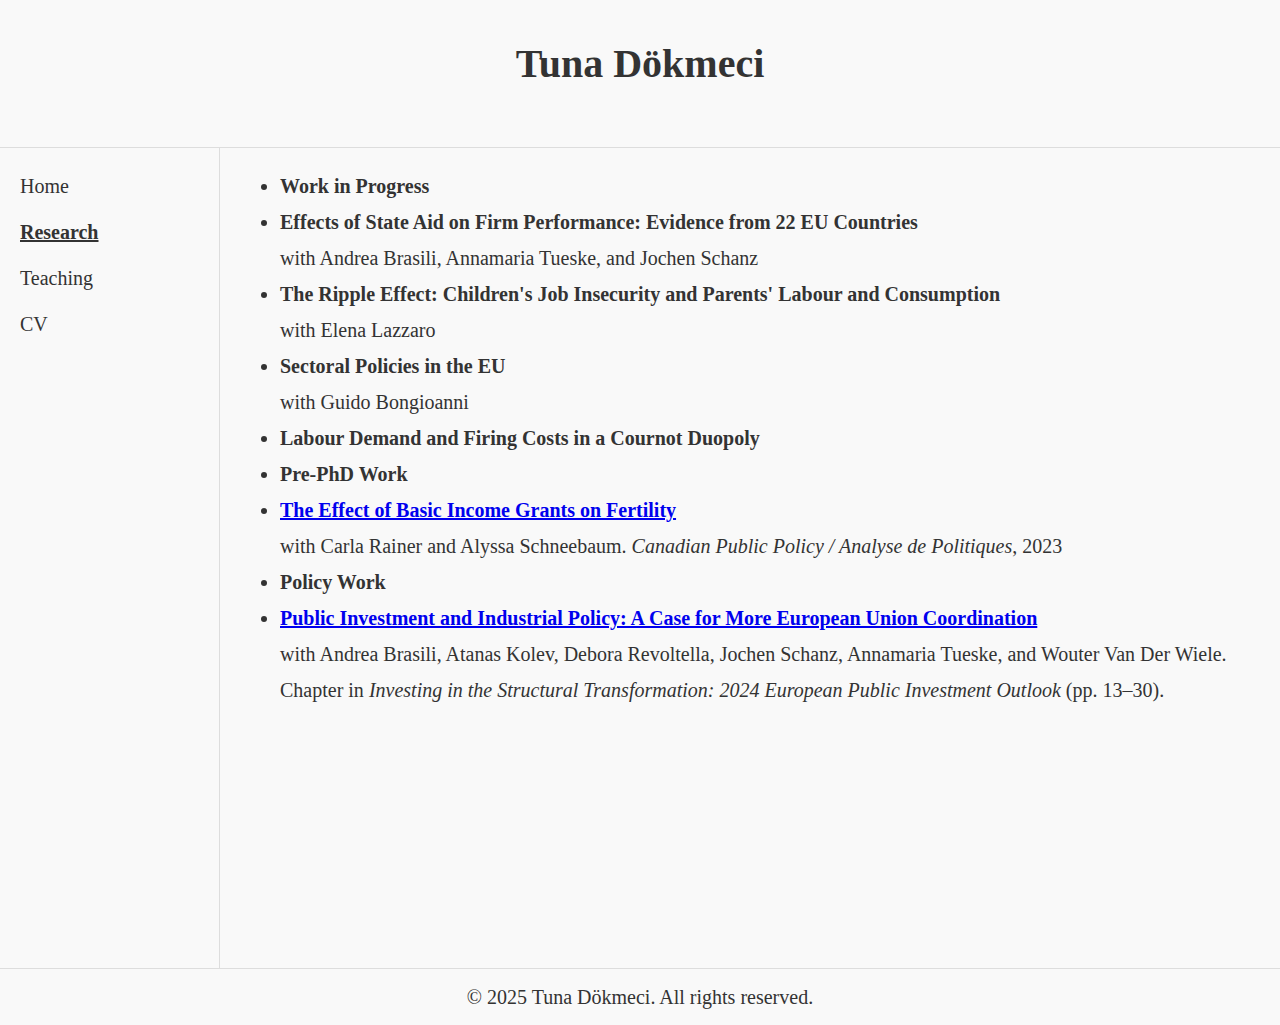
==== research.html @ 392853e0 "Update research.html" ====
<!DOCTYPE html>
<html lang="en">
<head>
  <meta charset="UTF-8" />
  <meta name="viewport" content="width=device-width, initial-scale=1.0"/>
  <title>Research - Tuna Dökmeci</title>
  <link rel="stylesheet" href="styles.css" />
</head>
<body>

  <!-- Header -->
  <header>
    <h1>Tuna Dökmeci</h1>
  </header>

  <!-- HAMBURGER MENU BUTTON -->
  <button class="hamburger" onclick="toggleSidebar()">&#9776;</button>

  <div class="page-container">

    <!-- Left Sidebar -->
    <aside class="sidebar">
      <nav>
        <ul>
          <li><a href="index.html">Home</a></li>
          <li><a href="research.html" class="active">Research</a></li>
          <li><a href="teaching.html">Teaching</a></li>
          <li><a href="cv.html">CV</a></li>
        </ul>
      </nav>
    </aside>

    <!-- MAIN CONTENT AREA -->
    <main class="content">

      <!-- Unified Content Area with Subtle Classifications -->
      <div class="section-card">
        <ul>
          <!-- Work in Progress -->
          <li><strong class="classification">Work in Progress</strong></li>
          <li>
            <strong>Effects of State Aid on Firm Performance: Evidence from 22 EU Countries</strong><br/>
            <span>with Andrea Brasili, Annamaria Tueske, and Jochen Schanz</span>
          </li>
          <li>
            <strong>The Ripple Effect: Children's Job Insecurity and Parents' Labour and Consumption</strong><br/>
            <span>with Elena Lazzaro</span>
          </li>
          <li>
            <strong>Sectoral Policies in the EU</strong><br/>
            <span>with Guido Bongioanni</span>
          </li>
          <li>
            <strong>Labour Demand and Firing Costs in a Cournot Duopoly</strong>
          </li>

          <!-- Pre-PhD Work -->
          <li><strong class="classification">Pre-PhD Work</strong></li>
          <li>
            <strong><a href="https://muse.jhu.edu/pub/50/article/908207" target="_blank" rel="noopener">The Effect of Basic Income Grants on Fertility</a></strong><br/>
            <span>with Carla Rainer and Alyssa Schneebaum. 
            <em>Canadian Public Policy / Analyse de Politiques</em>, 2023</span>
          </li>

          <!-- Policy Work -->
          <li><strong class="classification">Policy Work</strong></li>
          <li>
            <strong><a href="https://www.openbookpublishers.com/books/10.11647/obp.0434/chapters/10.11647/obp.0434.02" target="_blank" rel="noopener">Public Investment and Industrial Policy: A Case for More European Union Coordination</a></strong><br/>
            <span>with Andrea Brasili, Atanas Kolev, Debora Revoltella, Jochen Schanz, Annamaria Tueske, and Wouter Van Der Wiele.<br/>
            Chapter in <em>Investing in the Structural Transformation: 2024 European Public Investment Outlook</em> (pp. 13–30).</span>
          </li>
        </ul>
      </div>

    </main>
  </div> <!-- .page-container -->

  <!-- FOOTER -->
  <footer>
    <p>&copy; 2025 Tuna Dökmeci. All rights reserved.</p>
  </footer>

  <!-- Sidebar Toggle Script -->
  <script>
    function toggleSidebar() {
      const sidebar = document.querySelector('.sidebar');
      sidebar.classList.toggle('open');
    }
  </script>

</body>
</html>
---- styles.css ----
/* Reset and basics */
* {
  margin: 0;
  padding: 0;
  box-sizing: border-box;
}

body {
  font-family: Garamond, serif;
  font-size: 20px; /* Base font size for desktop */
  color: #333333;
  background-color: #f9f9f9;
}

/* Header styling */
header {
  text-align: center;
  padding: 40px 0;
  font-size: 40px; /* This is overridden by header h1 below */
  border-bottom: 1px solid #ddd;
}

header h1 {
  font-size: 2.5rem;
  margin-bottom: 20px; /* Increased spacing below h1 */
}

header p {
  font-size: 2rem;
  color: #777;
}

/* Page Container */
.page-container {
  display: flex;
  gap: 40px; /* Space between sidebar and content on desktop */
}

/* Sidebar on the left */
.sidebar {
  width: 220px;
  background-color: #f9f9f9;
  min-height: calc(100vh - 80px);
  padding: 20px;
  border-right: 1px solid #ddd;
}

.sidebar ul {
  list-style: none;
}

.sidebar ul li {
  margin-bottom: 10px;
}

.sidebar ul li a {
  text-decoration: none;
  color: #333;
}

.sidebar ul li a.active,
.sidebar ul li a:hover {
  font-weight: bold;
  text-decoration: underline;
}

/* Main Content */
.content {
  flex: 1;
  padding: 20px;
}

/* Two-column bio section */
.bio-section {
  display: flex;
  flex-wrap: wrap;  /* Allows wrapping on small screens */
  gap: 20px;        /* Space between columns */
  margin-bottom: 40px;
  margin-left: 20px;
  margin-right: 40px;
}

.bio-photo {
  flex: 0 0 500px; /* Fixed width on desktop */
  text-align: center;
}

.bio-photo img {
  max-width: 100%;
  height: auto;
  border-radius: 4px;
}

.bio-text {
  flex: 1; /* Takes remaining space for text column */
  line-height: 1.8; /* Increased line-height for better readability */
}

.bio-text h2 {
  margin-bottom: 20px; /* Increased spacing below h2 */
  font-size: 1.5rem;
  color: #444;
}

/* Increase line-height for paragraphs and list items */
p, li {
  line-height: 1.8; /* Adjust as desired */
}

.content section {
  margin-bottom: 2em; /* Space between sections */
}

/* Footer */
footer {
  text-align: center;
  padding: 10px 0;
  border-top: 1px solid #ddd;
}

/* HAMBURGER BUTTON */
.hamburger {
  display: none;           /* Hidden by default on desktop */
  cursor: pointer;
  font-size: 1.5rem;
  background: none;
  border: none;
  color: #333;
  margin: 10px 20px;       /* Some spacing */
  align-self: flex-start;  /* Ensure it's at top-left in mobile layout */
}

/* MEDIA QUERY for mobile screens */
@media (max-width: 768px) {
  /* Stack layout vertically */
  .page-container {
    flex-direction: column;
    gap: 0; /* Remove horizontal gap */
  }

  /* Hide the sidebar by default on mobile */
  .sidebar {
    position: fixed;          /* Allows it to slide out from the left */
    top: 0;
    left: -240px;             /* Hide it off-screen to the left */
    width: 220px;
    height: 100%;
    background-color: #f9f9f9;
    border-right: 1px solid #ddd;
    transition: left 0.3s ease; 
    z-index: 999;             /* On top of other elements */
  }

  /* When the sidebar is "open", shift it into view */
  .sidebar.open {
    left: 0;
  }

  /* Display the hamburger button on mobile */
  .hamburger {
    display: block;
  }

  /* Adjust main content to prevent overlap with fixed sidebar */
  .content {
    margin-top: 60px; /* Adjust as needed */
  }

  /* Make the bio-photo section full-width on mobile */
  .bio-photo {
    flex: 0 0 100%;       /* Allow photo section to be full-width on mobile */
    max-width: 100%;      /* Prevent overflow */
    margin-top: 0;        /* Reduce gap */
  }

  .bio-photo img {
    width: 100%;          /* Ensure image scales down */
    height: auto;         /* Preserve aspect ratio */
  }

  /* Reduce top margin of bio-section */
  .bio-section {
    margin-top: 10px; /* Reduced from 1px */
  }

  /* Reduce base font size on mobile for better readability */
  body {
    font-size: 16px; /* Adjust as desired */
  }

  /* Adjust heading sizes on mobile */
  h1 {
    font-size: 2rem;
  }
  h2 {
    font-size: 1.5rem;
  }
}

/* CV Button Styling */
.cv-button {
  display: inline-block;
  padding: 10px 20px;
  background-color: #333333;
  color: #ffffff;
  text-decoration: none;
  border-radius: 4px;
  transition: background-color 0.3s ease;
  margin-top: 10px; /* Space above the button */
}

.cv-button i {
  margin-right: 8px; /* Space between icon and text */
}

.cv-button:hover {
  background-color: #555555;
}

.cv-button:focus {
  outline: 2px solid #555555; /* Visible focus outline for accessibility */
  outline-offset: 2px;
}

/* Responsive CV Button on Mobile */
@media (max-width: 768px) {
  .cv-button {
    width: 100%; /* Make the button full-width on mobile */
    text-align: center;
  }
}
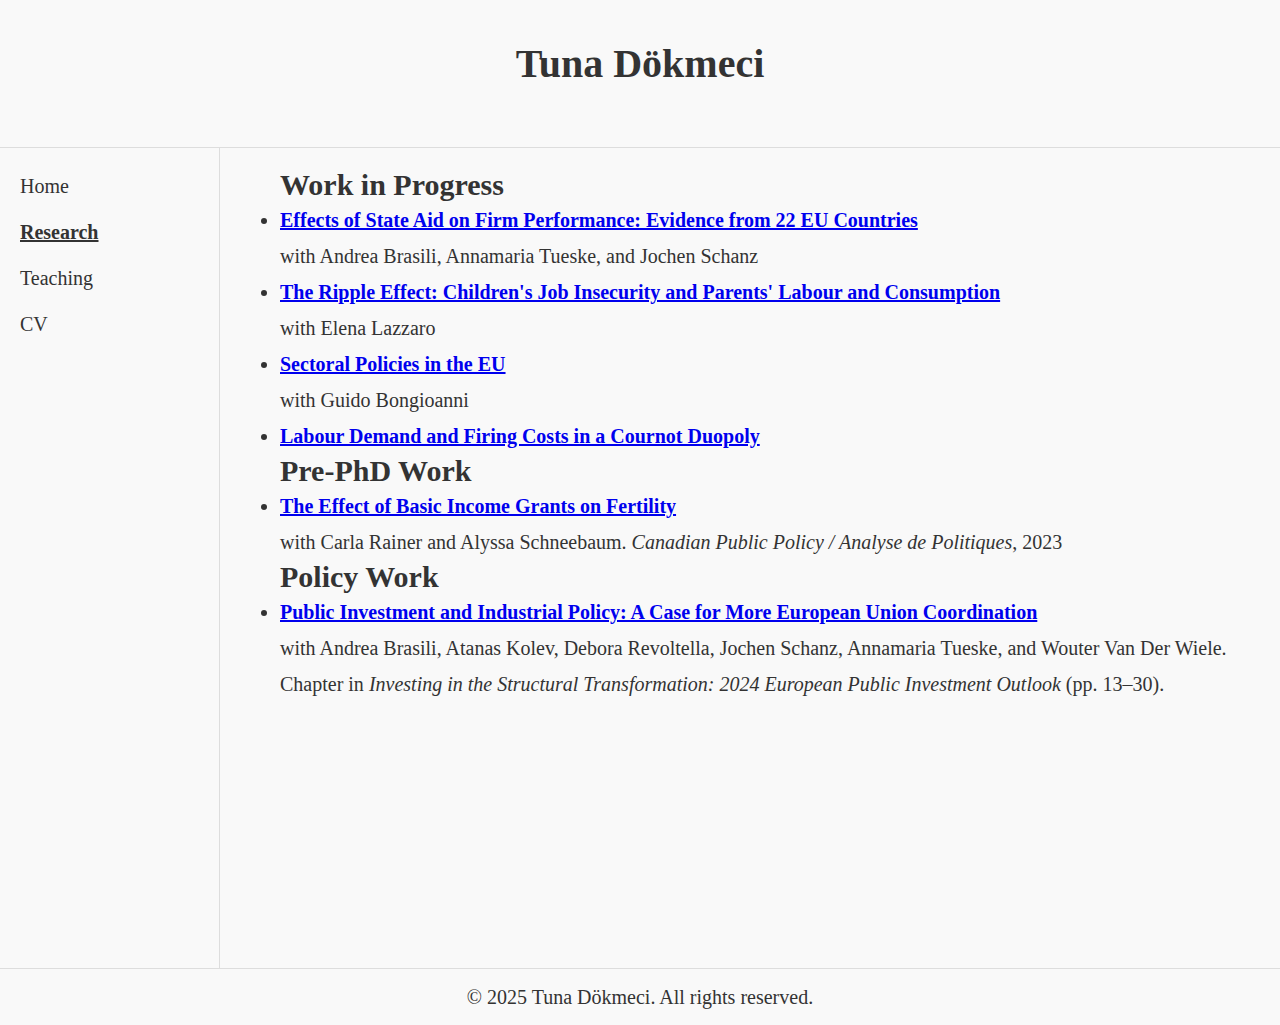
==== commit a0f8816b: "Update research.html" ====
--- a/research.html
+++ b/research.html
@@ -33,39 +33,46 @@
     <!-- MAIN CONTENT AREA -->
     <main class="content">
 
-      <!-- Unified Content Area with Subtle Classifications -->
+      <!-- Work in Progress -->
       <div class="section-card">
+        <h2>Work in Progress</h2>
         <ul>
-          <!-- Work in Progress -->
-          <li><strong class="classification">Work in Progress</strong></li>
           <li>
-            <strong>Effects of State Aid on Firm Performance: Evidence from 22 EU Countries</strong><br/>
+            <a href="#" target="_blank" rel="noopener"><strong>Effects of State Aid on Firm Performance: Evidence from 22 EU Countries</strong></a><br/>
             <span>with Andrea Brasili, Annamaria Tueske, and Jochen Schanz</span>
           </li>
           <li>
-            <strong>The Ripple Effect: Children's Job Insecurity and Parents' Labour and Consumption</strong><br/>
+            <a href="#" target="_blank" rel="noopener"><strong>The Ripple Effect: Children's Job Insecurity and Parents' Labour and Consumption</strong></a><br/>
             <span>with Elena Lazzaro</span>
           </li>
           <li>
-            <strong>Sectoral Policies in the EU</strong><br/>
+            <a href="#" target="_blank" rel="noopener"><strong>Sectoral Policies in the EU</strong></a><br/>
             <span>with Guido Bongioanni</span>
           </li>
           <li>
-            <strong>Labour Demand and Firing Costs in a Cournot Duopoly</strong>
+            <a href="#" target="_blank" rel="noopener"><strong>Labour Demand and Firing Costs in a Cournot Duopoly</strong></a>
           </li>
+        </ul>
+      </div>
 
-          <!-- Pre-PhD Work -->
-          <li><strong class="classification">Pre-PhD Work</strong></li>
+      <!-- Pre-PhD Work -->
+      <div class="section-card">
+        <h2>Pre-PhD Work</h2>
+        <ul>
           <li>
-            <strong><a href="https://muse.jhu.edu/pub/50/article/908207" target="_blank" rel="noopener">The Effect of Basic Income Grants on Fertility</a></strong><br/>
+            <a href="https://muse.jhu.edu/pub/50/article/908207" target="_blank" rel="noopener"><strong>The Effect of Basic Income Grants on Fertility</strong></a><br/>
             <span>with Carla Rainer and Alyssa Schneebaum. 
             <em>Canadian Public Policy / Analyse de Politiques</em>, 2023</span>
           </li>
+        </ul>
+      </div>
 
-          <!-- Policy Work -->
-          <li><strong class="classification">Policy Work</strong></li>
+      <!-- Policy Work -->
+      <div class="section-card">
+        <h2>Policy Work</h2>
+        <ul>
           <li>
-            <strong><a href="https://www.openbookpublishers.com/books/10.11647/obp.0434/chapters/10.11647/obp.0434.02" target="_blank" rel="noopener">Public Investment and Industrial Policy: A Case for More European Union Coordination</a></strong><br/>
+            <a href="https://www.openbookpublishers.com/books/10.11647/obp.0434/chapters/10.11647/obp.0434.02" target="_blank" rel="noopener"><strong>Public Investment and Industrial Policy: A Case for More European Union Coordination</strong></a><br/>
             <span>with Andrea Brasili, Atanas Kolev, Debora Revoltella, Jochen Schanz, Annamaria Tueske, and Wouter Van Der Wiele.<br/>
             Chapter in <em>Investing in the Structural Transformation: 2024 European Public Investment Outlook</em> (pp. 13–30).</span>
           </li>
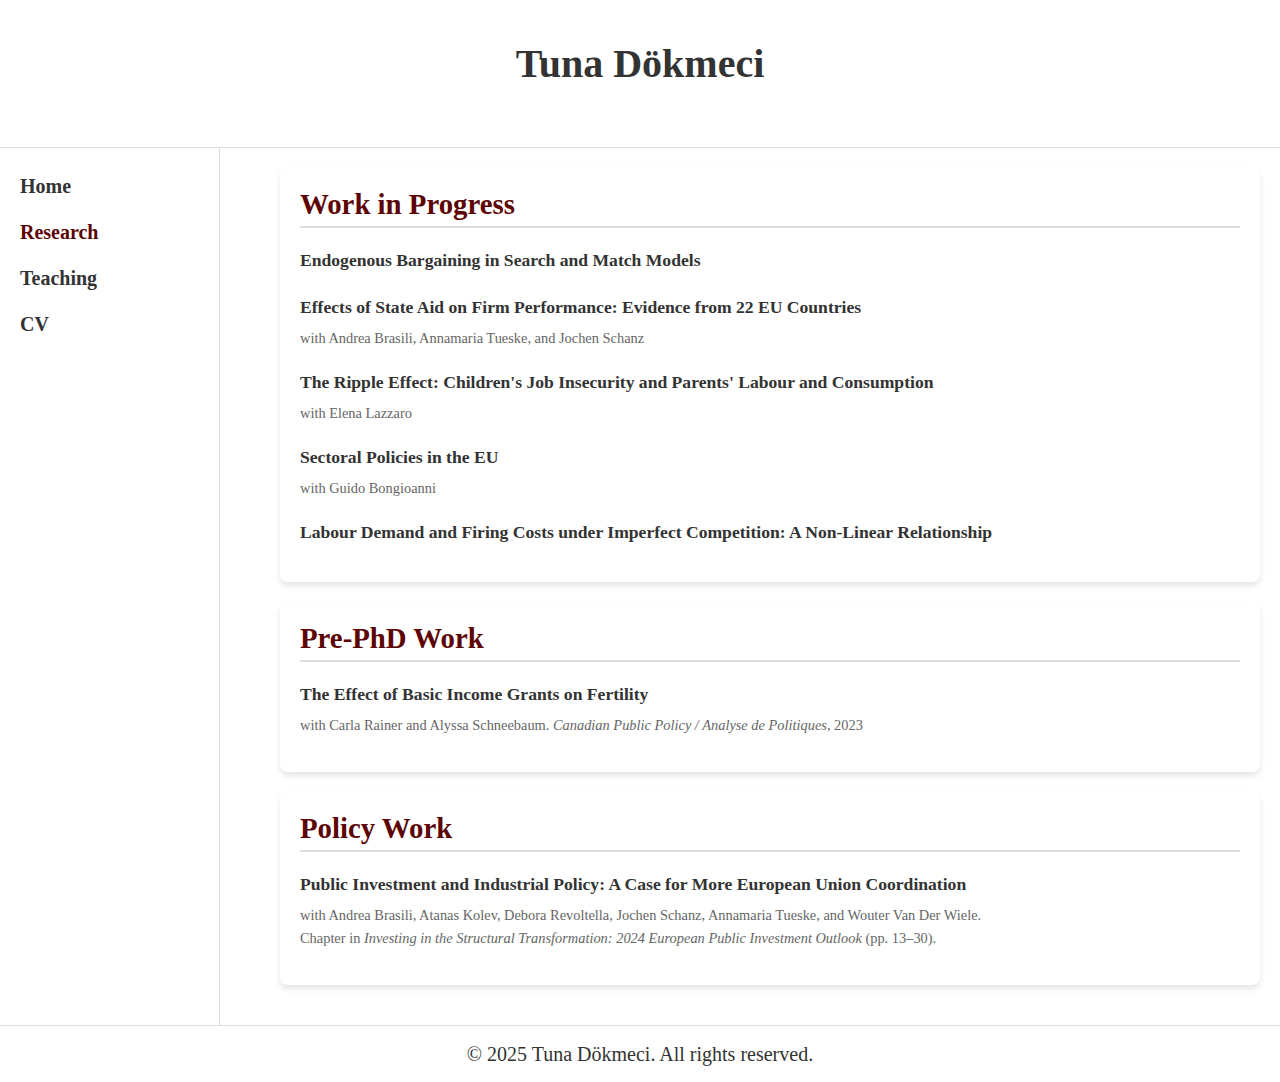
==== commit 6c5d39e6: "Update research.html" ====
--- a/research.html
+++ b/research.html
@@ -37,20 +37,24 @@
       <div class="section-card">
         <h2>Work in Progress</h2>
         <ul>
+             <li>
+           <strong>Endogenous Bargaining in Search and Match Models</strong></a><br/>
+      
+          </li>
           <li>
-            <a href="#" target="_blank" rel="noopener"><strong>Effects of State Aid on Firm Performance: Evidence from 22 EU Countries</strong></a><br/>
+           <strong>Effects of State Aid on Firm Performance: Evidence from 22 EU Countries</strong></a><br/>
             <span>with Andrea Brasili, Annamaria Tueske, and Jochen Schanz</span>
           </li>
           <li>
-            <a href="#" target="_blank" rel="noopener"><strong>The Ripple Effect: Children's Job Insecurity and Parents' Labour and Consumption</strong></a><br/>
+           <strong>The Ripple Effect: Children's Job Insecurity and Parents' Labour and Consumption</strong></a><br/>
             <span>with Elena Lazzaro</span>
           </li>
           <li>
-            <a href="#" target="_blank" rel="noopener"><strong>Sectoral Policies in the EU</strong></a><br/>
+            <strong>Sectoral Policies in the EU</strong></a><br/>
             <span>with Guido Bongioanni</span>
           </li>
           <li>
-            <a href="#" target="_blank" rel="noopener"><strong>Labour Demand and Firing Costs in a Cournot Duopoly</strong></a>
+            <strong>Labour Demand and Firing Costs under Imperfect Competition: A Non-Linear Relationship</strong></a>
           </li>
         </ul>
       </div>
--- a/styles.css
+++ b/styles.css
@@ -6,17 +6,17 @@
 }
 
 body {
-  font-family: Garamond, serif;
+  font-family: 'Garamond', serif;
   font-size: 20px; /* Base font size for desktop */
   color: #333333;
-  background-color: #f9f9f9;
+  background-color: #ffffff;;
 }
 
 /* Header styling */
 header {
   text-align: center;
   padding: 40px 0;
-  font-size: 40px; /* This is overridden by header h1 below */
+  background: #ffffff;
   border-bottom: 1px solid #ddd;
 }
 
@@ -39,7 +39,7 @@
 /* Sidebar on the left */
 .sidebar {
   width: 220px;
-  background-color: #f9f9f9;
+  background-color: #ffffff;
   min-height: calc(100vh - 80px);
   padding: 20px;
   border-right: 1px solid #ddd;
@@ -61,7 +61,7 @@
 .sidebar ul li a.active,
 .sidebar ul li a:hover {
   font-weight: bold;
-  text-decoration: underline;
+  color: #5d0404;
 }
 
 /* Main Content */
@@ -70,11 +70,50 @@
   padding: 20px;
 }
 
-/* Two-column bio section */
+/* Section Card Styling */
+.section-card {
+  background: #ffffff;
+  padding: 20px;
+  margin-bottom: 20px;
+  border-radius: 8px;
+  box-shadow: 0 4px 6px rgba(0, 0, 0, 0.1);
+}
+
+.section-card h2 {
+  font-size: 1.8rem;
+  margin-bottom: 15px;
+  color: #5d0404;
+  border-bottom: 2px solid #ddd;
+  padding-bottom: 5px;
+}
+
+.section-card ul {
+  list-style: none;
+  margin-top: 10px;
+}
+
+.section-card ul li {
+  margin-bottom: 15px;
+  line-height: 1.6;
+}
+
+.section-card ul li strong {
+  font-size: 1.1rem;
+  color: #333;
+}
+
+.section-card ul li span {
+  display: block;
+  font-size: 0.9rem;
+  color: #666;
+  margin-top: 5px;
+}
+
+/* Bio Section */
 .bio-section {
   display: flex;
-  flex-wrap: wrap;  /* Allows wrapping on small screens */
-  gap: 20px;        /* Space between columns */
+  flex-wrap: wrap; /* Allows wrapping on small screens */
+  gap: 20px; /* Space between columns */
   margin-bottom: 40px;
   margin-left: 20px;
   margin-right: 40px;
@@ -120,81 +159,14 @@
 
 /* HAMBURGER BUTTON */
 .hamburger {
-  display: none;           /* Hidden by default on desktop */
+  display: none; /* Hidden by default on desktop */
   cursor: pointer;
   font-size: 1.5rem;
   background: none;
   border: none;
   color: #333;
-  margin: 10px 20px;       /* Some spacing */
-  align-self: flex-start;  /* Ensure it's at top-left in mobile layout */
-}
-
-/* MEDIA QUERY for mobile screens */
-@media (max-width: 768px) {
-  /* Stack layout vertically */
-  .page-container {
-    flex-direction: column;
-    gap: 0; /* Remove horizontal gap */
-  }
-
-  /* Hide the sidebar by default on mobile */
-  .sidebar {
-    position: fixed;          /* Allows it to slide out from the left */
-    top: 0;
-    left: -240px;             /* Hide it off-screen to the left */
-    width: 220px;
-    height: 100%;
-    background-color: #f9f9f9;
-    border-right: 1px solid #ddd;
-    transition: left 0.3s ease; 
-    z-index: 999;             /* On top of other elements */
-  }
-
-  /* When the sidebar is "open", shift it into view */
-  .sidebar.open {
-    left: 0;
-  }
-
-  /* Display the hamburger button on mobile */
-  .hamburger {
-    display: block;
-  }
-
-  /* Adjust main content to prevent overlap with fixed sidebar */
-  .content {
-    margin-top: 60px; /* Adjust as needed */
-  }
-
-  /* Make the bio-photo section full-width on mobile */
-  .bio-photo {
-    flex: 0 0 100%;       /* Allow photo section to be full-width on mobile */
-    max-width: 100%;      /* Prevent overflow */
-    margin-top: 0;        /* Reduce gap */
-  }
-
-  .bio-photo img {
-    width: 100%;          /* Ensure image scales down */
-    height: auto;         /* Preserve aspect ratio */
-  }
-
-  /* Reduce top margin of bio-section */
-  .bio-section {
-    margin-top: 10px; /* Reduced from 1px */
-  }
-
-  /* Reduce base font size on mobile for better readability */
-  body {
-    font-size: 16px; /* Adjust as desired */
-  }
-
-  /* Adjust heading sizes on mobile */
-  h1 {
-    font-size: 2rem;
-  }
-  h2 {
-    font-size: 1.5rem;
-  }
+  margin: 10px 20px; /* Some spacing */
+  align-self: flex-start; /* Ensure it's at top-left in mobile layout */
 }
 
 /* CV Button Styling */
@@ -229,3 +201,90 @@
     text-align: center;
   }
 }
+
+/* MEDIA QUERY for mobile screens */
+@media (max-width: 768px) {
+  /* Stack layout vertically */
+  .page-container {
+    flex-direction: column;
+    gap: 0; /* Remove horizontal gap */
+  }
+
+  /* Hide the sidebar by default on mobile */
+  .sidebar {
+    position: fixed; /* Allows it to slide out from the left */
+    top: 0;
+    left: -240px; /* Hide it off-screen to the left */
+    width: 220px;
+    height: 100%;
+    background-color: #f9f9f9;
+    border-right: 1px solid #ddd;
+    transition: left 0.3s ease;
+    z-index: 999; /* On top of other elements */
+  }
+
+  /* When the sidebar is "open", shift it into view */
+  .sidebar.open {
+    left: 0;
+  }
+
+  /* Display the hamburger button on mobile */
+  .hamburger {
+    display: block;
+  }
+
+  /* Adjust main content to prevent overlap with fixed sidebar */
+  .content {
+    margin-top: 60px; /* Adjust as needed */
+  }
+
+  /* Make the bio-photo section full-width on mobile */
+  .bio-photo {
+    flex: 0 0 100%; /* Allow photo section to be full-width on mobile */
+    max-width: 100%; /* Prevent overflow */
+    margin-top: 0; /* Reduce gap */
+  }
+
+  .bio-photo img {
+    width: 100%; /* Ensure image scales down */
+    height: auto; /* Preserve aspect ratio */
+  }
+
+  /* Reduce top margin of bio-section */
+  .bio-section {
+    margin-top: 10px; /* Reduced from 1px */
+  }
+
+  /* Reduce base font size on mobile for better readability */
+  body {
+    font-size: 16px; /* Adjust as desired */
+  }
+
+  /* Adjust heading sizes on mobile */
+  h1 {
+    font-size: 2rem;
+  }
+  h2 {
+    font-size: 1.5rem;
+  }
+}
+
+/* Style for clickable links */
+ul li a {
+  color: #0077cc; /* Blue for links */
+  text-decoration: none; /* Remove underline by default */
+  font-weight: bold;
+  transition: color 0.3s ease, text-decoration 0.3s ease; /* Smooth hover effect */
+}
+
+ul li a:hover {
+  color: #0055aa; /* Darker blue on hover */
+  text-decoration: underline; /* Add underline on hover */
+}
+
+/* Style for non-clickable strong tags */
+ul li strong {
+  color: #333; /* Regular dark color */
+  font-weight: bold;
+  text-decoration: none; /* Ensure no underline */
+}
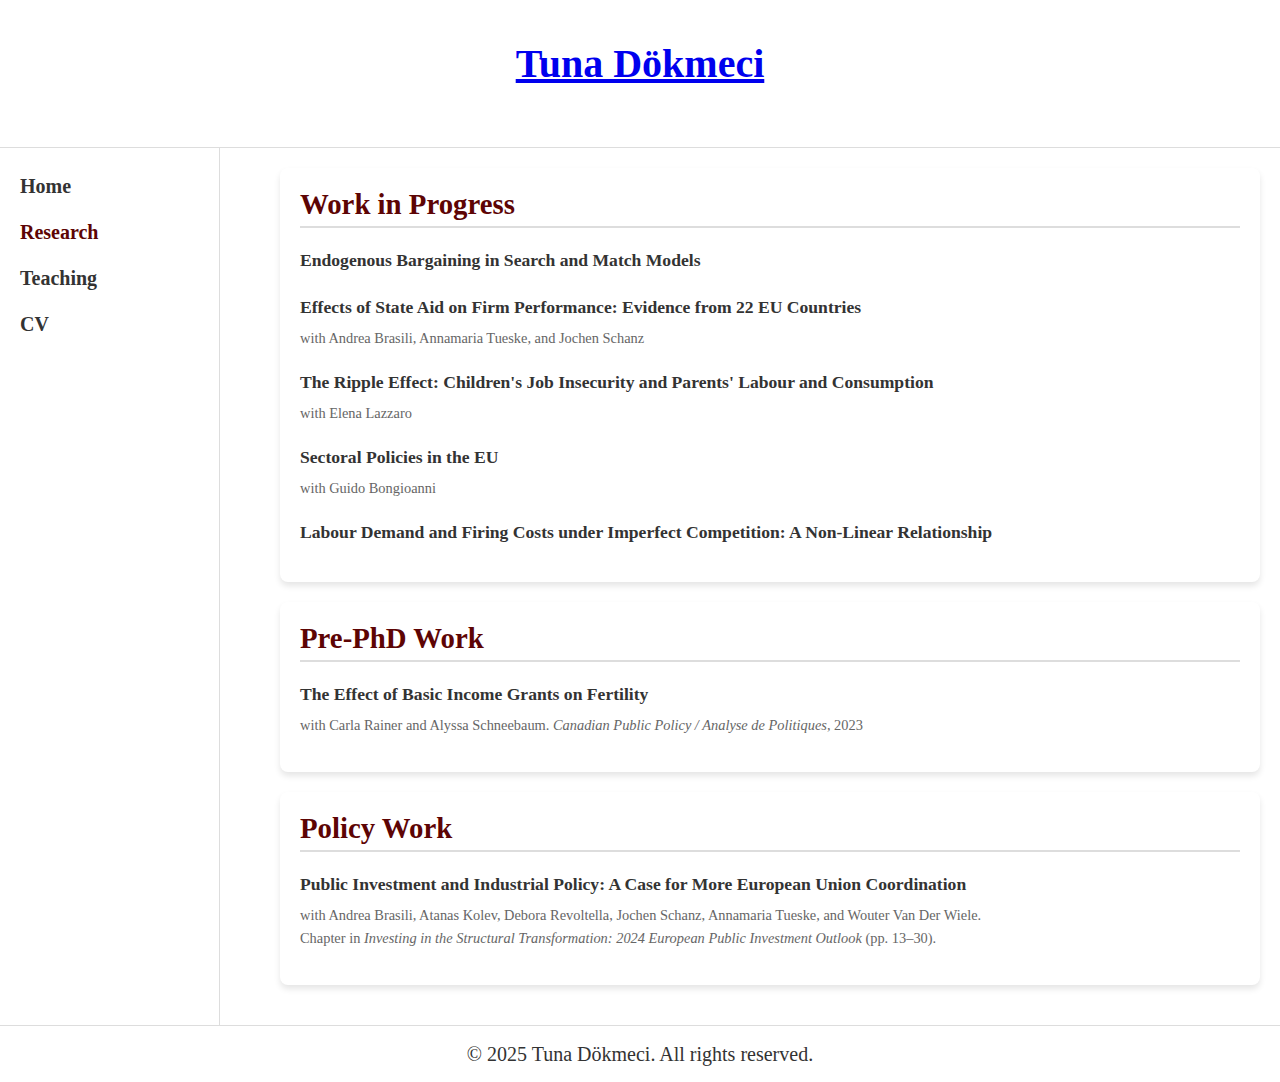
==== commit a1b98eee: "Update research.html" ====
--- a/research.html
+++ b/research.html
@@ -10,8 +10,11 @@
 
   <!-- Header -->
   <header>
-    <h1>Tuna Dökmeci</h1>
+    <a href="index.html" class="header-link">
+      <h1>Tuna Dökmeci</h1>
+    </a>
   </header>
+
 
   <!-- HAMBURGER MENU BUTTON -->
   <button class="hamburger" onclick="toggleSidebar()">&#9776;</button>
@@ -25,7 +28,7 @@
           <li><a href="index.html">Home</a></li>
           <li><a href="research.html" class="active">Research</a></li>
           <li><a href="teaching.html">Teaching</a></li>
-          <li><a href="cv.html">CV</a></li>
+          <li><a href="CV_Dokmeci.pdf" target="_blank" rel="noopener">CV</a></li>
         </ul>
       </nav>
     </aside>
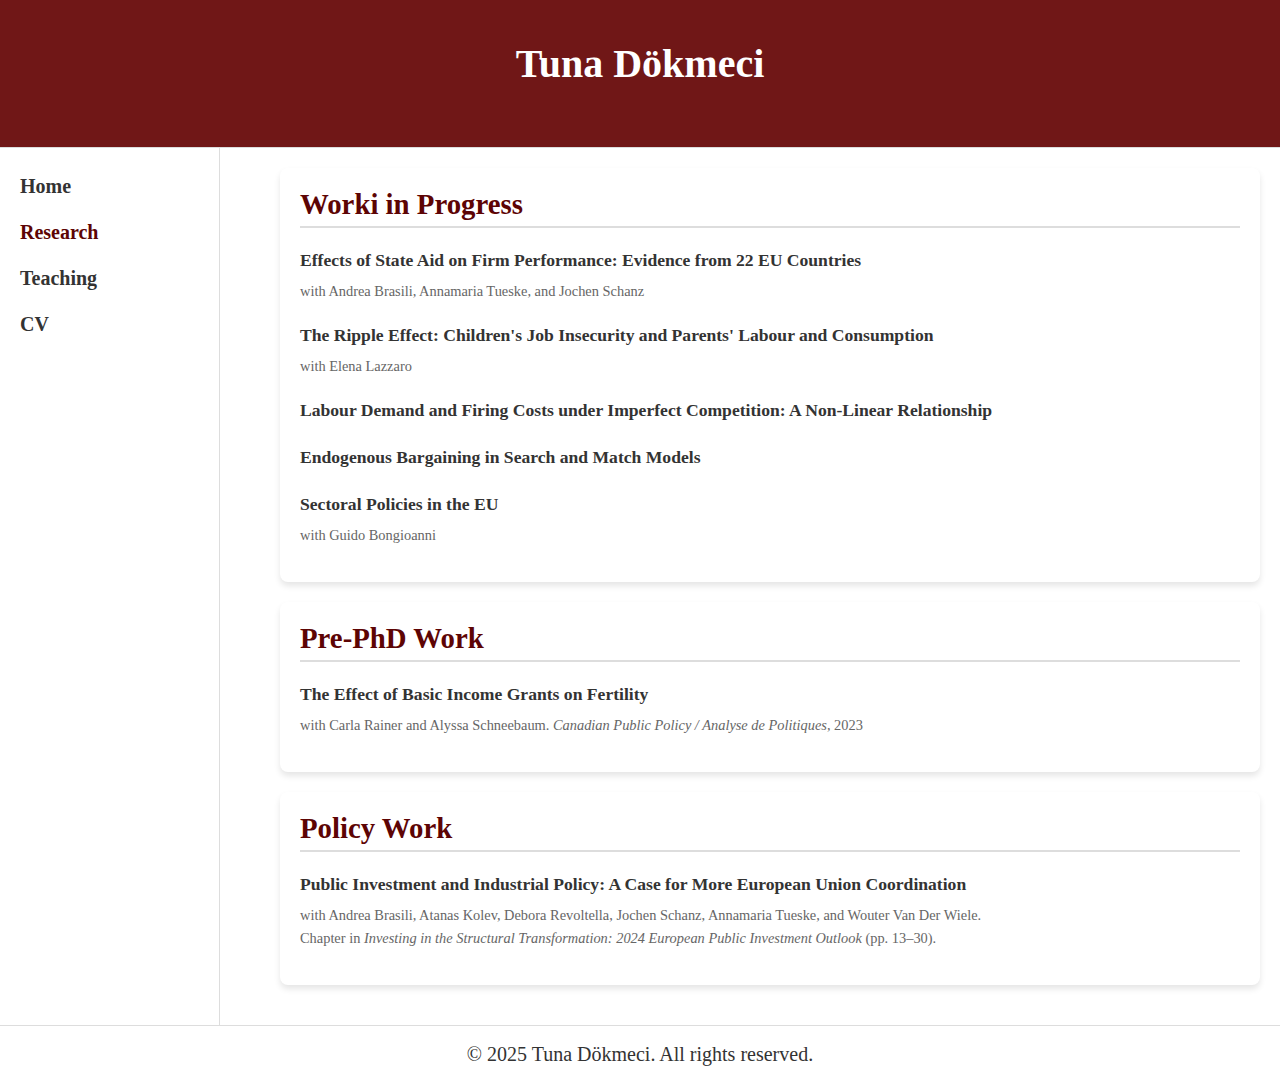
==== commit c5ae1ddf: "Update research.html" ====
--- a/research.html
+++ b/research.html
@@ -35,15 +35,10 @@
 
     <!-- MAIN CONTENT AREA -->
     <main class="content">
-
       <!-- Work in Progress -->
       <div class="section-card">
-        <h2>Work in Progress</h2>
+        <h2>Worki in Progress</h2>
         <ul>
-             <li>
-           <strong>Endogenous Bargaining in Search and Match Models</strong></a><br/>
-      
-          </li>
           <li>
            <strong>Effects of State Aid on Firm Performance: Evidence from 22 EU Countries</strong></a><br/>
             <span>with Andrea Brasili, Annamaria Tueske, and Jochen Schanz</span>
@@ -53,14 +48,21 @@
             <span>with Elena Lazzaro</span>
           </li>
           <li>
+            <strong>Labour Demand and Firing Costs under Imperfect Competition: A Non-Linear Relationship</strong></a>
+          </li>
+           <li>
+           <strong>Endogenous Bargaining in Search and Match Models</strong></a><br/>
+      </li>
+
+    
+          <li>
             <strong>Sectoral Policies in the EU</strong></a><br/>
             <span>with Guido Bongioanni</span>
           </li>
-          <li>
-            <strong>Labour Demand and Firing Costs under Imperfect Competition: A Non-Linear Relationship</strong></a>
-          </li>
+          
         </ul>
       </div>
+      
 
       <!-- Pre-PhD Work -->
       <div class="section-card">
--- a/styles.css
+++ b/styles.css
@@ -16,19 +16,34 @@
 header {
   text-align: center;
   padding: 40px 0;
-  background: #ffffff;
+  background: #701717;
   border-bottom: 1px solid #ddd;
 }
 
 header h1 {
   font-size: 2.5rem;
   margin-bottom: 20px; /* Increased spacing below h1 */
+  color: #ffffff; /* Set font color to white */
 }
 
 header p {
   font-size: 2rem;
-  color: #777;
-}
+  color: #ddd;
+}
+
+/* Header Link Styling */
+.header-link {
+  text-decoration: none; /* Remove underline */
+  color: inherit; /* Use the same color as the header text */
+  cursor: pointer; /* Keep it clickable */
+}
+
+.header-link:hover {
+  text-decoration: none; /* Prevent underline on hover */
+  color: inherit; /* Prevent color change on hover */
+}
+
+
 
 /* Page Container */
 .page-container {
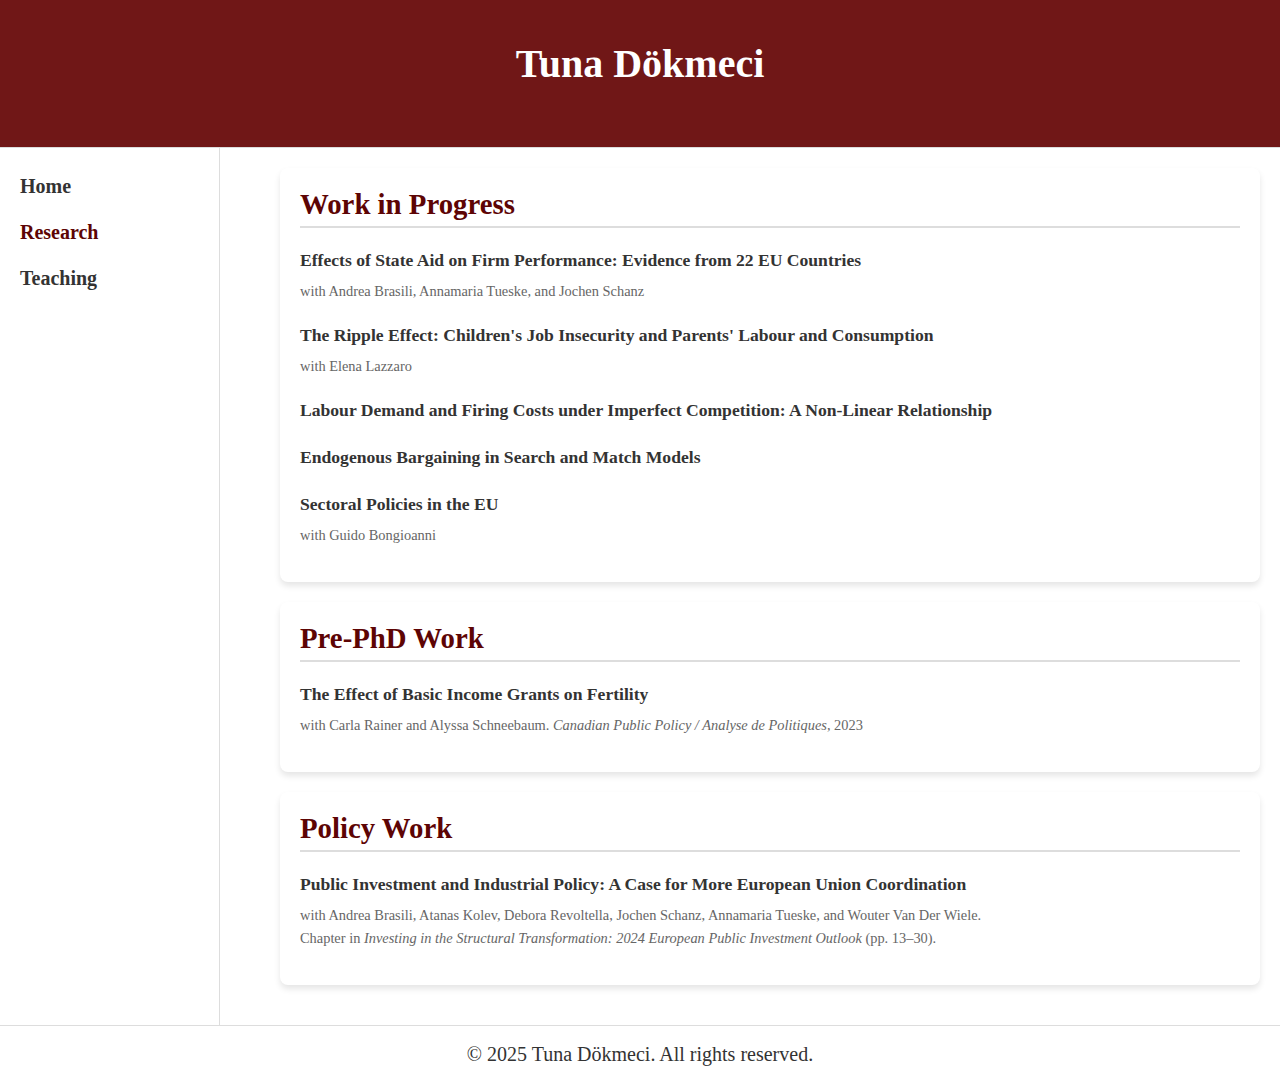
==== commit 19f0805c: "Update research.html" ====
--- a/research.html
+++ b/research.html
@@ -28,7 +28,6 @@
           <li><a href="index.html">Home</a></li>
           <li><a href="research.html" class="active">Research</a></li>
           <li><a href="teaching.html">Teaching</a></li>
-          <li><a href="CV_Dokmeci.pdf" target="_blank" rel="noopener">CV</a></li>
         </ul>
       </nav>
     </aside>
@@ -37,7 +36,7 @@
     <main class="content">
       <!-- Work in Progress -->
       <div class="section-card">
-        <h2>Worki in Progress</h2>
+        <h2>Work in Progress</h2>
         <ul>
           <li>
            <strong>Effects of State Aid on Firm Performance: Evidence from 22 EU Countries</strong></a><br/>
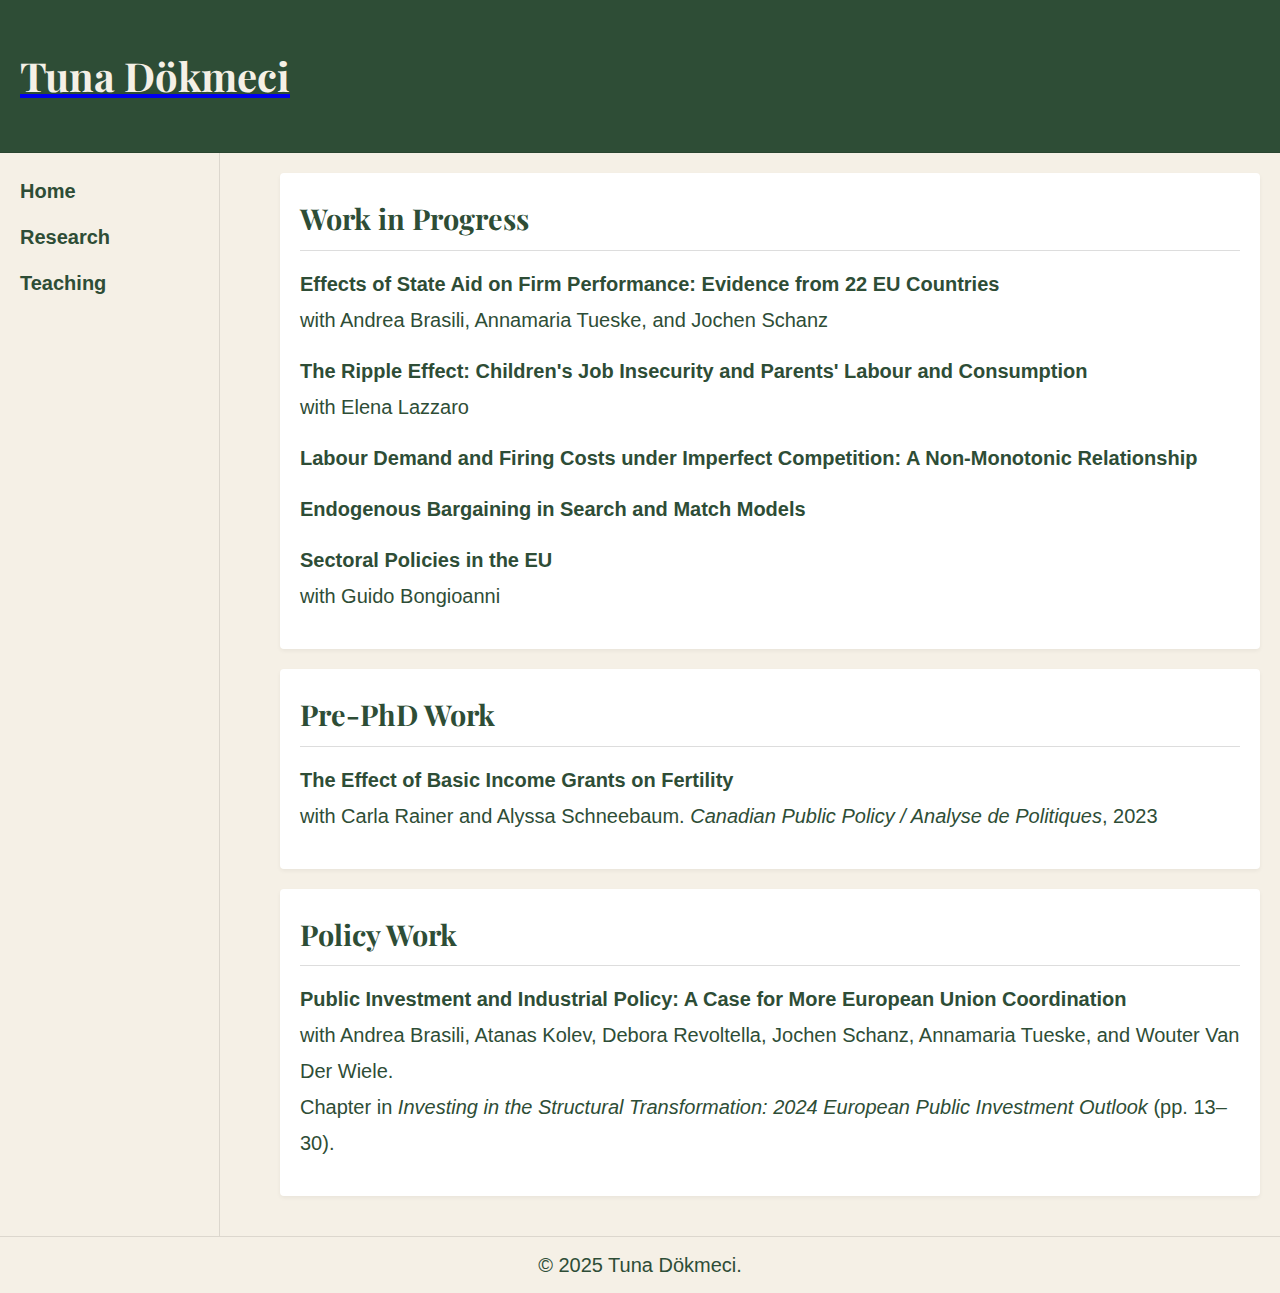
==== commit 4046d8bc: "Update research.html" ====
--- a/research.html
+++ b/research.html
@@ -5,6 +5,8 @@
   <meta name="viewport" content="width=device-width, initial-scale=1.0"/>
   <title>Research - Tuna Dökmeci</title>
   <link rel="stylesheet" href="styles.css" />
+    <link href="https://fonts.googleapis.com/css2?family=Lato:wght@400;700&family=Playfair+Display:wght@400;700&display=swap" rel="stylesheet">
+
 </head>
 <body>
 
@@ -47,7 +49,7 @@
             <span>with Elena Lazzaro</span>
           </li>
           <li>
-            <strong>Labour Demand and Firing Costs under Imperfect Competition: A Non-Linear Relationship</strong></a>
+            <strong>Labour Demand and Firing Costs under Imperfect Competition: A Non-Monotonic Relationship</strong></a>
           </li>
            <li>
            <strong>Endogenous Bargaining in Search and Match Models</strong></a><br/>
@@ -92,7 +94,7 @@
 
   <!-- FOOTER -->
   <footer>
-    <p>&copy; 2025 Tuna Dökmeci. All rights reserved.</p>
+    <p>&copy; 2025 Tuna Dökmeci.</p>
   </footer>
 
   <!-- Sidebar Toggle Script -->
--- a/styles.css
+++ b/styles.css
@@ -6,58 +6,60 @@
 }
 
 body {
-  font-family: 'Garamond', serif;
-  font-size: 20px; /* Base font size for desktop */
-  color: #333333;
-  background-color: #ffffff;;
+  /* Beige background and elegant font pairing */
+  background-color: #f5f0e6;
+  color: #2e4d36;
+  font-family: 'Source Sans Pro', sans-serif; /* You can change to your preferred font */
+  font-size: 20px;
+  line-height: 1.8;
 }
 
 /* Header styling */
 header {
-  text-align: center;
-  padding: 40px 0;
-  background: #701717;
-  border-bottom: 1px solid #ddd;
+  display: flex;               /* Flex layout for header items */
+  align-items: center;
+  justify-content: space-between;
+  padding: 40px 20px;
+  background-color: #2e4d36;     /* Dark green background */
+  border-bottom: 1px solid rgba(0, 0, 0, 0.1);
 }
 
 header h1 {
+  font-family: 'Playfair Display', serif;  /* Elegant serif for headings */
   font-size: 2.5rem;
-  margin-bottom: 20px; /* Increased spacing below h1 */
-  color: #ffffff; /* Set font color to white */
+  color: #f5f0e6;                /* Beige text for contrast */
+  margin: 0;
 }
 
 header p {
-  font-size: 2rem;
-  color: #ddd;
-}
-
-/* Header Link Styling */
-.header-link {
-  text-decoration: none; /* Remove underline */
-  color: inherit; /* Use the same color as the header text */
-  cursor: pointer; /* Keep it clickable */
-}
-
-.header-link:hover {
-  text-decoration: none; /* Prevent underline on hover */
-  color: inherit; /* Prevent color change on hover */
-}
-
-
+  font-size: 1.5rem;
+  color: #f5f0e6;
+}
+
+/* Hamburger Button - visible on mobile */
+.hamburger {
+  display: none;
+  cursor: pointer;
+  font-size: 1.5rem;
+  background: none;
+  border: none;
+  color: #f5f0e6;
+  margin: 0 10px;
+}
 
 /* Page Container */
 .page-container {
   display: flex;
-  gap: 40px; /* Space between sidebar and content on desktop */
-}
-
-/* Sidebar on the left */
+  gap: 40px;
+}
+
+/* Sidebar styling */
 .sidebar {
   width: 220px;
-  background-color: #ffffff;
+  background-color: #f5f0e6;
   min-height: calc(100vh - 80px);
   padding: 20px;
-  border-right: 1px solid #ddd;
+  border-right: 1px solid rgba(0, 0, 0, 0.1);
 }
 
 .sidebar ul {
@@ -70,13 +72,12 @@
 
 .sidebar ul li a {
   text-decoration: none;
-  color: #333;
-}
-
-.sidebar ul li a.active,
-.sidebar ul li a:hover {
+  color: #2e4d36;
+}
+
+.sidebar ul li a:hover,
+.sidebar ul li a.active {
   font-weight: bold;
-  color: #5d0404;
 }
 
 /* Main Content */
@@ -87,18 +88,19 @@
 
 /* Section Card Styling */
 .section-card {
-  background: #ffffff;
+  background: #fff;
   padding: 20px;
   margin-bottom: 20px;
-  border-radius: 8px;
-  box-shadow: 0 4px 6px rgba(0, 0, 0, 0.1);
+  border-radius: 4px;
+  box-shadow: 0 2px 4px rgba(0, 0, 0, 0.05);
 }
 
 .section-card h2 {
+  font-family: 'Playfair Display', serif;
   font-size: 1.8rem;
   margin-bottom: 15px;
-  color: #5d0404;
-  border-bottom: 2px solid #ddd;
+  color: #2e4d36;
+  border-bottom: 1px solid #ddd;
   padding-bottom: 5px;
 }
 
@@ -109,33 +111,18 @@
 
 .section-card ul li {
   margin-bottom: 15px;
-  line-height: 1.6;
-}
-
-.section-card ul li strong {
-  font-size: 1.1rem;
-  color: #333;
-}
-
-.section-card ul li span {
-  display: block;
-  font-size: 0.9rem;
-  color: #666;
-  margin-top: 5px;
 }
 
 /* Bio Section */
 .bio-section {
   display: flex;
-  flex-wrap: wrap; /* Allows wrapping on small screens */
-  gap: 20px; /* Space between columns */
-  margin-bottom: 40px;
-  margin-left: 20px;
-  margin-right: 40px;
+  flex-wrap: wrap;
+  gap: 20px;
+  margin: 20px 40px 40px;  /* Adjusted margins for a more spacious look */
 }
 
 .bio-photo {
-  flex: 0 0 500px; /* Fixed width on desktop */
+  flex: 0 0 400px;
   text-align: center;
 }
 
@@ -146,160 +133,134 @@
 }
 
 .bio-text {
-  flex: 1; /* Takes remaining space for text column */
-  line-height: 1.8; /* Increased line-height for better readability */
+  flex: 1;
 }
 
 .bio-text h2 {
-  margin-bottom: 20px; /* Increased spacing below h2 */
+  font-family: 'Playfair Display', serif;
+  margin-bottom: 20px;
   font-size: 1.5rem;
-  color: #444;
-}
-
-/* Increase line-height for paragraphs and list items */
-p, li {
-  line-height: 1.8; /* Adjust as desired */
-}
-
-.content section {
-  margin-bottom: 2em; /* Space between sections */
+  color: #2e4d36;
 }
 
 /* Footer */
 footer {
   text-align: center;
   padding: 10px 0;
-  border-top: 1px solid #ddd;
-}
-
-/* HAMBURGER BUTTON */
-.hamburger {
-  display: none; /* Hidden by default on desktop */
-  cursor: pointer;
-  font-size: 1.5rem;
-  background: none;
-  border: none;
-  color: #333;
-  margin: 10px 20px; /* Some spacing */
-  align-self: flex-start; /* Ensure it's at top-left in mobile layout */
+  border-top: 1px solid rgba(0, 0, 0, 0.1);
 }
 
 /* CV Button Styling */
 .cv-button {
   display: inline-block;
   padding: 10px 20px;
-  background-color: #333333;
-  color: #ffffff;
+  background-color: #2e4d36;
+  color: #f5f0e6;
   text-decoration: none;
   border-radius: 4px;
   transition: background-color 0.3s ease;
-  margin-top: 10px; /* Space above the button */
-}
-
-.cv-button i {
-  margin-right: 8px; /* Space between icon and text */
+  margin-top: 10px;
 }
 
 .cv-button:hover {
-  background-color: #555555;
+  background-color: #24432f;
 }
 
 .cv-button:focus {
-  outline: 2px solid #555555; /* Visible focus outline for accessibility */
+  outline: 2px solid #24432f;
   outline-offset: 2px;
 }
 
-/* Responsive CV Button on Mobile */
+/* Responsive Styles */
 @media (max-width: 768px) {
-  .cv-button {
-    width: 100%; /* Make the button full-width on mobile */
-    text-align: center;
-  }
-}
-
-/* MEDIA QUERY for mobile screens */
-@media (max-width: 768px) {
-  /* Stack layout vertically */
+  /* Header adjustments for mobile */
+  header {
+    padding: 20px 10px;
+  }
+  
+  header h1 {
+    font-size: 2rem;
+    margin: 0;
+  }
+  
+  .hamburger {
+    display: block;
+  }
+  
+  /* Stack layout for the page container */
   .page-container {
     flex-direction: column;
-    gap: 0; /* Remove horizontal gap */
-  }
-
-  /* Hide the sidebar by default on mobile */
+    gap: 0;
+  }
+
+  /* Sidebar hidden by default */
   .sidebar {
-    position: fixed; /* Allows it to slide out from the left */
+    position: fixed;
     top: 0;
-    left: -240px; /* Hide it off-screen to the left */
+    left: -240px;
     width: 220px;
     height: 100%;
-    background-color: #f9f9f9;
-    border-right: 1px solid #ddd;
+    background-color: #f5f0e6;
+    border-right: 1px solid rgba(0, 0, 0, 0.1);
     transition: left 0.3s ease;
-    z-index: 999; /* On top of other elements */
-  }
-
-  /* When the sidebar is "open", shift it into view */
+    z-index: 999;
+  }
+  
   .sidebar.open {
     left: 0;
   }
-
-  /* Display the hamburger button on mobile */
-  .hamburger {
-    display: block;
-  }
-
-  /* Adjust main content to prevent overlap with fixed sidebar */
+  
+  /* Adjust main content to account for the sidebar */
   .content {
-    margin-top: 60px; /* Adjust as needed */
-  }
-
-  /* Make the bio-photo section full-width on mobile */
+    margin-top: 60px;
+  }
+  
+  /* Bio-photo and bio-section adjustments for mobile */
   .bio-photo {
-    flex: 0 0 100%; /* Allow photo section to be full-width on mobile */
-    max-width: 100%; /* Prevent overflow */
-    margin-top: 0; /* Reduce gap */
-  }
-
+    flex: 0 0 100%;
+    max-width: 100%;
+    margin-top: 0;  /* Less space above the picture */
+  }
+  
   .bio-photo img {
-    width: 100%; /* Ensure image scales down */
-    height: auto; /* Preserve aspect ratio */
-  }
-
-  /* Reduce top margin of bio-section */
+    width: 100%;
+  }
+  
   .bio-section {
-    margin-top: 10px; /* Reduced from 1px */
-  }
-
-  /* Reduce base font size on mobile for better readability */
+    margin-top: 10px; /* Fine-tune if needed */
+  }
+  
+  /* Responsive CV button */
+  .cv-button {
+    width: 100%;
+    text-align: center;
+  }
+  
+  /* Adjust base font size on mobile */
   body {
-    font-size: 16px; /* Adjust as desired */
-  }
-
+    font-size: 16px;
+  }
+  
   /* Adjust heading sizes on mobile */
-  h1 {
-    font-size: 2rem;
-  }
   h2 {
     font-size: 1.5rem;
   }
 }
 
-/* Style for clickable links */
+/* Link styles */
 ul li a {
-  color: #0077cc; /* Blue for links */
-  text-decoration: none; /* Remove underline by default */
+  color: #2e4d36;
+  text-decoration: none;
   font-weight: bold;
-  transition: color 0.3s ease, text-decoration 0.3s ease; /* Smooth hover effect */
+  transition: color 0.3s ease;
 }
 
 ul li a:hover {
-  color: #0055aa; /* Darker blue on hover */
-  text-decoration: underline; /* Add underline on hover */
-}
-
-/* Style for non-clickable strong tags */
+  color: #24432f;
+}
+
+/* Strong tag styling */
 ul li strong {
-  color: #333; /* Regular dark color */
+  color: #2e4d36;
   font-weight: bold;
-  text-decoration: none; /* Ensure no underline */
-}
+}
